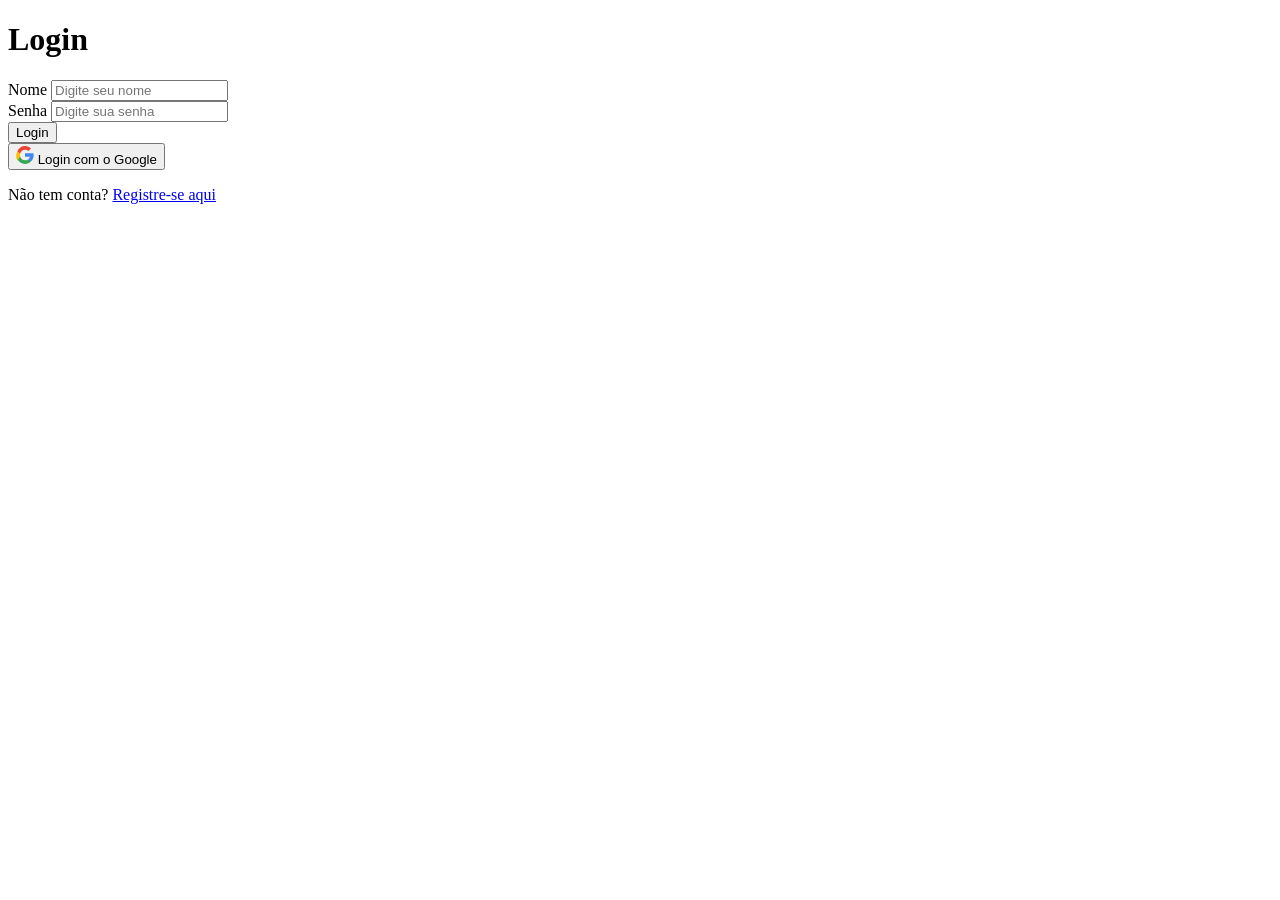
==== dashboard.html @ 54047925 "APP Insert" ====
<!DOCTYPE html>
<html lang="pt-BR">

<head>
  <meta charset="UTF-8">
  <meta name="viewport" content="width=device-width, initial-scale=1.0">
  <link rel="stylesheet" href="style.css">
  <title>Dashboard - Aplicativo Isabele Mariana</title>
</head>

<body>
  <div class="container">
    <div class="dashboard-header">
      <div class="logo-section">
        <img src="assets/image 1.png" alt="IM Isabele Mariana Nails Design" class="logo-image">
      </div>
      
      <button class="btn-logout" onclick="handleLogout()">Sair</button>
    </div>

    <div class="dashboard-content">
      <h1 id="user-greeting">Bem-vindo!</h1>
      
      <div class="dashboard-info">
        <div class="user-info">
          <h2>Informações da Conta</h2>
          <p><strong>Nome:</strong> <span id="user-name">-</span></p>
          <p><strong>Email:</strong> <span id="user-email">-</span></p>
          <p><strong>Foto:</strong></p>
          <img id="user-picture" src="" alt="Foto de perfil" class="user-picture">
        </div>

        <div class="booking-section">
          <h2>Agendar Serviço</h2>
          <p>Funcionalidade de agendamento virá em breve!</p>
          <button class="btn btn-login" disabled>Agendar Agora</button>
        </div>
      </div>
    </div>
  </div>

  <script src="https://accounts.google.com/gsi/client" async defer></script>
  <script src="auth.js"></script>
  <script>
    // Carregar dados do usuário
    document.addEventListener('DOMContentLoaded', function() {
      const userData = checkAuth();
      
      if (!userData) {
        // Redirecionar para login se não autenticado
        window.location.href = 'Login.html';
        return;
      }
      
      // Preencher informações do usuário
      document.getElementById('user-greeting').textContent = `Bem-vindo, ${userData.given_name}!`;
      document.getElementById('user-name').textContent = userData.name;
      document.getElementById('user-email').textContent = userData.email;
      
      if (userData.picture) {
        document.getElementById('user-picture').src = userData.picture;
      }
    });
  </script>
</body>

</html>
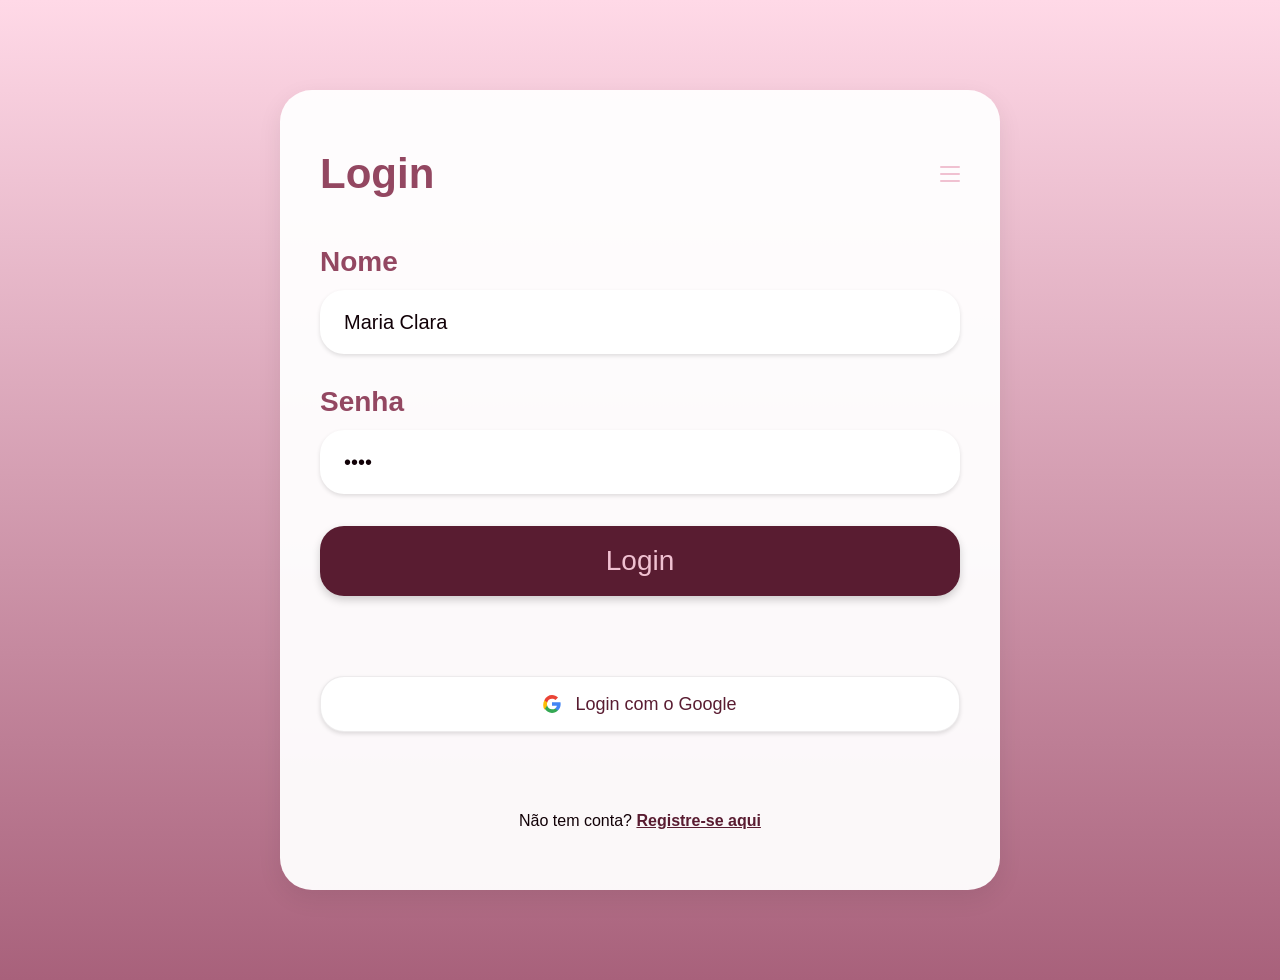
==== commit 2ea52d32: "Upload App Isa" ====
--- a/dashboard.html
+++ b/dashboard.html
@@ -32,8 +32,8 @@
 
         <div class="booking-section">
           <h2>Agendar Serviço</h2>
-          <p>Funcionalidade de agendamento virá em breve!</p>
-          <button class="btn btn-login" disabled>Agendar Agora</button>
+          <p>Use o botão abaixo para seguir ao agendamento.</p>
+          <button class="btn btn-login" onclick="window.location.href='principal.html'">Agendar Serviço</button>
         </div>
       </div>
     </div>
--- a/style.css
+++ b/style.css
@@ -0,0 +1,922 @@
+* {
+  margin: 0;
+  padding: 0;
+  box-sizing: border-box;
+}
+
+body {
+  font-family: "Segoe UI", Tahoma, Geneva, Verdana, sans-serif;
+  background: linear-gradient(to bottom, #ffd9e7, #a8617b);
+  min-height: 100vh;
+  display: flex;
+  align-items: center;
+  justify-content: center;
+  padding: 40px 20px;
+}
+
+a {
+  text-decoration: none;
+  color: inherit;
+}
+
+.container {
+  width: 100%;
+  max-width: 720px;
+  display: flex;
+  flex-direction: column;
+  align-items: center;
+  gap: 80px;
+}
+
+.logo-section {
+  display: flex;
+  flex-direction: column;
+  align-items: center;
+  gap: 12px;
+  margin-top: 40px;
+}
+
+.logo-image {
+  width: 340px;
+  max-width: 100%;
+  height: auto;
+  object-fit: contain;
+}
+
+.logo-text {
+  font-size: 26px;
+  font-weight: 600;
+  letter-spacing: 10px;
+  color: #110107;
+  margin-top: 12px;
+}
+
+.logo-subtitle {
+  font-size: 14px;
+  font-weight: 400;
+  letter-spacing: 2px;
+  color: #110107;
+}
+
+.tagline-section {
+  display: flex;
+  justify-content: center;
+  width: 100%;
+}
+
+.tagline {
+  font-size: 34px;
+  font-weight: 600;
+  color: #f2e4ee;
+  text-align: center;
+  line-height: 1.2;
+  max-width: 520px;
+}
+
+.buttons-section {
+  display: flex;
+  flex-direction: column;
+  gap: 24px;
+  width: 100%;
+  max-width: 560px;
+}
+
+.btn {
+  width: 100%;
+  height: 70px;
+  border: none;
+  border-radius: 24px;
+  font-size: 28px;
+  font-weight: 400;
+  font-family: "Segoe UI", Tahoma, Geneva, Verdana, sans-serif;
+  cursor: pointer;
+  box-shadow: 0px 4px 8px rgba(0, 0, 0, 0.18);
+  transition: transform 0.2s ease, opacity 0.2s ease;
+  display: inline-flex;
+  justify-content: center;
+  align-items: center;
+}
+
+.btn-login,
+.btn-register {
+  background-color: #591c31;
+  color: #f0c1d1;
+}
+
+.btn-login:hover,
+.btn-register:hover {
+  opacity: 0.9;
+  transform: translateY(-2px);
+}
+
+.login-page {
+  width: 100%;
+  min-height: 100vh;
+  display: flex;
+  align-items: center;
+  justify-content: center;
+  padding: 40px 20px;
+}
+
+.login-container {
+  width: 100%;
+  max-width: 720px;
+  display: flex;
+  flex-direction: column;
+  gap: 48px;
+  padding: 60px 40px;
+  background: rgba(255, 255, 255, 0.95);
+  border-radius: 32px;
+  box-shadow: 0px 8px 24px rgba(0, 0, 0, 0.08);
+}
+
+.login-header {
+  width: 100%;
+  display: flex;
+  justify-content: space-between;
+  align-items: center;
+}
+
+.login-header h1 {
+  font-size: 42px;
+  font-weight: 600;
+  color: #934761;
+}
+
+.menu-icon {
+  display: flex;
+  flex-direction: column;
+  gap: 5px;
+}
+
+.menu-icon span {
+  width: 20px;
+  height: 2px;
+  background: #f0c1d1;
+  border-radius: 4px;
+}
+
+.login-form {
+  display: flex;
+  flex-direction: column;
+  gap: 32px;
+}
+
+.form-group {
+  display: flex;
+  flex-direction: column;
+  gap: 12px;
+}
+
+.form-group .btn-login,
+.form-group .btn-register {
+  height: 64px;
+  font-size: 24px;
+  margin-top: 8px;
+}
+
+.field-label {
+  font-size: 28px;
+  font-weight: 700;
+  color: #934761;
+}
+
+.input-field {
+  width: 100%;
+  height: 64px;
+  background: #ffffff;
+  border: none;
+  border-radius: 24px;
+  box-shadow: 0px 2px 4px rgba(0, 0, 0, 0.12);
+  padding: 0 24px;
+  font-size: 20px;
+  color: #110107;
+}
+
+.input-field::placeholder {
+  color: rgba(17, 1, 7, 0.4);
+}
+
+.btn-google {
+  width: 100%;
+  height: 56px;
+  display: inline-flex;
+  align-items: center;
+  justify-content: center;
+  gap: 14px;
+  background: #ffffff;
+  color: #591c31;
+  font-size: 18px;
+  font-weight: 500;
+  border: 1px solid rgba(145, 128, 140, 0.16);
+  border-radius: 24px;
+  box-shadow: 0px 2px 4px rgba(0, 0, 0, 0.12);
+  margin-top: 32px;
+  transition: transform 0.2s ease, background 0.2s ease, opacity 0.2s ease;
+  white-space: nowrap;
+}
+
+.btn-google:hover {
+  background: #f6e6ec;
+  transform: translateY(-1px);
+  opacity: 0.95;
+}
+
+.google-icon {
+  display: inline-flex;
+  align-items: center;
+  justify-content: center;
+}
+
+.principal-page {
+  width: 100%;
+  min-height: 100vh;
+  display: flex;
+  align-items: center;
+  justify-content: center;
+  padding: 40px 20px;
+  background: #934761;
+}
+
+.principal-card {
+  width: 100%;
+  max-width: 420px;
+  background: #934761;
+  border-radius: 40px;
+  padding: 24px 20px 18px;
+  box-shadow: 0px 24px 60px rgba(0, 0, 0, 0.18);
+  display: flex;
+  flex-direction: column;
+  gap: 28px;
+}
+
+.hero-row {
+  display: flex;
+  justify-content: space-between;
+  align-items: center;
+  gap: 18px;
+}
+
+.hero-copy {
+  display: flex;
+  flex-direction: column;
+  gap: 10px;
+}
+
+.hero-title {
+  font-size: 30px;
+  font-weight: 600;
+  color: #f0c1d1;
+  margin: 0;
+}
+
+.hero-subtitle {
+  font-size: 20px;
+  font-weight: 300;
+  color: #f2e4ee;
+  margin: 0;
+}
+
+.hero-avatar {
+  width: 100px;
+  height: 100px;
+  border-radius: 999px;
+  overflow: hidden;
+  border: 4px solid rgba(255, 255, 255, 0.24);
+  box-shadow: 0px 10px 30px rgba(0, 0, 0, 0.18);
+}
+
+.hero-avatar img {
+  width: 100%;
+  height: 100%;
+  object-fit: cover;
+}
+
+.search-card {
+  width: 100%;
+}
+
+.search-wrapper {
+  position: relative;
+  width: 100%;
+}
+
+.search-input {
+  width: 100%;
+  height: 59px;
+  border-radius: 20px;
+  border: none;
+  padding: 0 24px;
+  font-size: 19px;
+  color: #934761;
+  background: #f6f6f6;
+  box-shadow: 0px 2px 4px rgba(0, 0, 0, 0.25);
+}
+
+.search-input::placeholder {
+  color: #934761;
+  opacity: 0.8;
+}
+
+.search-icon {
+  position: absolute;
+  right: 18px;
+  top: 50%;
+  transform: translateY(-50%);
+  display: inline-flex;
+  align-items: center;
+  justify-content: center;
+}
+
+.white-panel {
+  width: 100%;
+  background: #f6f6f6;
+  border-radius: 40px 40px 20px 20px;
+  padding: 24px 22px 28px;
+}
+
+.service-list {
+  display: grid;
+  gap: 16px;
+}
+
+.service-item {
+  width: 100%;
+  background: #ffffff;
+  border: none;
+  border-radius: 18px;
+  padding: 16px 18px;
+  display: flex;
+  align-items: center;
+  gap: 18px;
+  cursor: pointer;
+  transition: transform 0.2s ease, background 0.2s ease;
+}
+
+.service-item:hover {
+  background: #f2d9e4;
+}
+
+.service-item.selected {
+  background: #f2d9e4;
+}
+.service-thumb {
+  width: 72px;
+  height: 72px;
+  border-radius: 18px;
+  overflow: hidden;
+  background: #934761;
+}
+
+.service-thumb img {
+  width: 100%;
+  height: 100%;
+  object-fit: cover;
+}
+
+.service-label {
+  font-size: 20px;
+  font-weight: 700;
+  color: #591c31;
+  text-align: left;
+}
+
+.register-page {
+  width: 100%;
+  max-width: 720px;
+  display: flex;
+  justify-content: center;
+  align-items: center;
+}
+
+.page-header {
+  display: flex;
+  justify-content: space-between;
+  gap: 24px;
+  align-items: flex-start;
+  flex-wrap: wrap;
+}
+
+.eyebrow {
+  margin-bottom: 12px;
+  color: #934761;
+  font-size: 16px;
+  font-weight: 700;
+  text-transform: uppercase;
+  letter-spacing: 1.2px;
+}
+
+.page-title {
+  font-size: 44px;
+  font-weight: 700;
+  color: #591c31;
+  line-height: 1.05;
+  max-width: 520px;
+}
+
+.page-subtitle {
+  margin-top: 18px;
+  font-size: 20px;
+  line-height: 1.7;
+  color: #60454f;
+  max-width: 560px;
+}
+
+.status-chip {
+  align-self: flex-start;
+  background: rgba(89, 28, 49, 0.08);
+  color: #591c31;
+  border: 1px solid rgba(89, 28, 49, 0.12);
+  border-radius: 999px;
+  padding: 14px 18px;
+  font-size: 14px;
+  font-weight: 700;
+  white-space: nowrap;
+}
+
+.selection-grid {
+  display: grid;
+  grid-template-columns: repeat(3, minmax(0, 1fr));
+  gap: 18px;
+}
+
+.selection-card {
+  background: #ffffff;
+  border: 1px solid rgba(147, 71, 97, 0.12);
+  border-radius: 28px;
+  padding: 28px;
+  min-height: 220px;
+  display: flex;
+  flex-direction: column;
+  justify-content: space-between;
+  transition: transform 0.2s ease, border-color 0.2s ease, box-shadow 0.2s ease;
+  cursor: pointer;
+}
+
+.selection-card:hover {
+  transform: translateY(-4px);
+  border-color: #934761;
+  box-shadow: 0px 18px 30px rgba(147, 71, 97, 0.12);
+}
+
+.card-badge {
+  display: inline-flex;
+  background: rgba(147, 71, 97, 0.08);
+  color: #934761;
+  border-radius: 999px;
+  padding: 10px 14px;
+  font-size: 13px;
+  font-weight: 700;
+  margin-bottom: 16px;
+}
+
+.card-title {
+  font-size: 24px;
+  font-weight: 700;
+  color: #591c31;
+  margin-bottom: 14px;
+}
+
+.card-desc {
+  font-size: 16px;
+  line-height: 1.75;
+  color: #68515f;
+  flex: 1;
+}
+
+.card-footer {
+  display: flex;
+  justify-content: space-between;
+  align-items: center;
+  gap: 12px;
+  margin-top: 22px;
+}
+
+.card-pill {
+  background: rgba(89, 28, 49, 0.08);
+  color: #591c31;
+  border-radius: 999px;
+  padding: 10px 14px;
+  font-size: 14px;
+  font-weight: 700;
+}
+
+.card-meta {
+  font-size: 14px;
+  color: #7f5f6f;
+}
+
+.info-panel {
+  background: rgba(255, 227, 236, 0.75);
+  border: 1px solid rgba(147, 71, 97, 0.14);
+  border-radius: 28px;
+  padding: 26px 28px;
+}
+
+.info-panel h2 {
+  font-size: 24px;
+  color: #591c31;
+  margin-bottom: 12px;
+}
+
+.info-panel p {
+  font-size: 17px;
+  line-height: 1.75;
+  color: #664f59;
+}
+
+.actions-row {
+  display: flex;
+  gap: 18px;
+  justify-content: flex-end;
+  flex-wrap: wrap;
+}
+
+.btn-secondary {
+  width: auto;
+  min-width: 170px;
+  background: #f6e6ec;
+  color: #591c31;
+  border: 1px solid rgba(147, 71, 97, 0.16);
+}
+
+.btn-primary {
+  width: auto;
+  min-width: 170px;
+  background: #591c31;
+  color: #fbe1eb;
+}
+
+
+.register-page {
+  width: 100%;
+  max-width: 720px;
+  display: flex;
+  justify-content: center;
+  align-items: center;
+}
+
+.register-container {
+  width: 100%;
+  background: rgba(255, 255, 255, 0.95);
+  border-radius: 32px;
+  box-shadow: 0px 8px 24px rgba(0, 0, 0, 0.08);
+  padding: 60px 40px;
+}
+
+.register-header {
+  display: flex;
+  justify-content: space-between;
+  align-items: center;
+  margin-bottom: 24px;
+}
+
+.register-header h1 {
+  font-size: 42px;
+  font-weight: 600;
+  color: #934761;
+}
+
+.register-form {
+  display: flex;
+  flex-direction: column;
+  gap: 32px;
+}
+
+.checkbox-label {
+  display: flex;
+  align-items: center;
+  gap: 14px;
+  color: #000000;
+  font-size: 18px;
+  font-weight: 500;
+  margin: 12px 0;
+}
+
+.checkbox-label input {
+  width: 18px;
+  height: 18px;
+  accent-color: #934761;
+}
+
+@media (max-width: 780px) {
+  body {
+    padding: 30px 18px;
+  }
+
+  .container {
+    gap: 60px;
+  }
+
+  .logo-image {
+    width: 280px;
+  }
+
+  .logo-text {
+    font-size: 24px;
+  }
+
+  .tagline {
+    font-size: 30px;
+  }
+
+  .btn {
+    height: 64px;
+    font-size: 24px;
+  }
+
+  .register-container {
+    padding: 48px 32px 44px;
+  }
+
+  .register-header h1 {
+    font-size: 36px;
+  }
+
+  .login-container {
+    padding: 48px 32px 44px;
+    gap: 40px;
+  }
+
+  .login-header h1 {
+    font-size: 36px;
+  }
+
+  .field-label {
+    font-size: 24px;
+  }
+
+  .input-field {
+    height: 56px;
+    font-size: 18px;
+  }
+
+  .form-group .btn-login,
+  .form-group .btn-register {
+    height: 56px;
+    font-size: 20px;
+  }
+
+  .btn-google {
+    height: 52px;
+    font-size: 16px;
+    margin-top: 28px;
+  }
+}
+
+@media (max-width: 480px) {
+  body {
+    padding: 20px 12px;
+  }
+
+  .container {
+    gap: 40px;
+  }
+
+  .logo-image {
+    width: 240px;
+  }
+
+  .logo-text {
+    font-size: 22px;
+  }
+
+  .tagline {
+    font-size: 24px;
+    max-width: 100%;
+  }
+
+  .btn {
+    height: 56px;
+    font-size: 20px;
+  }
+
+  .register-container {
+    padding: 32px 24px 28px;
+  }
+
+  .register-header h1 {
+    font-size: 28px;
+  }
+
+  .login-container {
+    padding: 32px 24px 28px;
+    gap: 32px;
+  }
+
+  .login-header h1 {
+    font-size: 28px;
+  }
+
+  .field-label {
+    font-size: 20px;
+  }
+
+  .input-field {
+    height: 48px;
+    font-size: 16px;
+    padding: 0 16px;
+  }
+
+  .form-group .btn-login,
+  .form-group .btn-register {
+    height: 52px;
+    font-size: 18px;
+  }
+
+  .btn-google {
+    height: 48px;
+    font-size: 14px;
+    margin-top: 24px;
+  }
+}
+
+/* Dashboard Styles */
+.dashboard-header {
+  width: 100%;
+  display: flex;
+  justify-content: space-between;
+  align-items: center;
+  margin-bottom: 40px;
+  padding: 20px;
+  background: rgba(255, 255, 255, 0.1);
+  border-radius: 20px;
+}
+
+.dashboard-header .logo-section {
+  margin: 0;
+  flex: 1;
+}
+
+.dashboard-header .logo-image {
+  width: 120px;
+}
+
+.btn-logout {
+  padding: 12px 32px;
+  background: #591c31;
+  color: #f0c1d1;
+  border: none;
+  border-radius: 20px;
+  font-size: 16px;
+  font-weight: 600;
+  cursor: pointer;
+  transition: opacity 0.2s ease, transform 0.2s ease;
+}
+
+.btn-logout:hover {
+  opacity: 0.9;
+  transform: translateY(-2px);
+}
+
+.dashboard-content {
+  width: 100%;
+  background: rgba(255, 255, 255, 0.95);
+  border-radius: 32px;
+  padding: 40px;
+  box-shadow: 0px 8px 24px rgba(0, 0, 0, 0.08);
+}
+
+.dashboard-content h1 {
+  font-size: 40px;
+  font-weight: 600;
+  color: #591c31;
+  margin-bottom: 32px;
+}
+
+.dashboard-content h2 {
+  font-size: 28px;
+  font-weight: 600;
+  color: #934761;
+  margin-bottom: 20px;
+}
+
+.dashboard-info {
+  display: grid;
+  grid-template-columns: 1fr 1fr;
+  gap: 32px;
+}
+
+.user-info,
+.booking-section {
+  padding: 24px;
+  background: #f9f5f7;
+  border-radius: 16px;
+}
+
+.user-info p,
+.booking-section p {
+  font-size: 16px;
+  color: #110107;
+  margin-bottom: 12px;
+}
+
+.user-picture {
+  width: 120px;
+  height: 120px;
+  border-radius: 50%;
+  object-fit: cover;
+  margin-top: 12px;
+  border: 3px solid #591c31;
+}
+
+.login-footer {
+  margin-top: 32px;
+  text-align: center;
+  font-size: 16px;
+  color: #110107;
+}
+
+.login-link {
+  color: #591c31;
+  font-weight: 600;
+  text-decoration: underline;
+  cursor: pointer;
+  transition: opacity 0.2s ease;
+}
+
+.login-link:hover {
+  opacity: 0.8;
+}
+
+/* Google Sign-In Button Customization */
+#google-signin-button {
+  display: flex;
+  justify-content: center;
+  margin-top: 32px;
+}
+
+/* Responsive Dashboard */
+@media (max-width: 780px) {
+  .dashboard-header {
+    flex-direction: column;
+    gap: 20px;
+    text-align: center;
+  }
+
+  .dashboard-header .logo-image {
+    width: 100px;
+  }
+
+  .dashboard-content {
+    padding: 32px 24px;
+  }
+
+  .dashboard-info {
+    grid-template-columns: 1fr;
+    gap: 24px;
+  }
+
+  .login-footer {
+    margin-top: 24px;
+    font-size: 14px;
+  }
+}
+
+@media (max-width: 480px) {
+  .dashboard-header {
+    padding: 16px;
+  }
+
+  .dashboard-header .logo-image {
+    width: 80px;
+  }
+
+  .btn-logout {
+    padding: 10px 24px;
+    font-size: 14px;
+  }
+
+  .dashboard-content {
+    padding: 24px 16px;
+  }
+
+  .dashboard-content h1 {
+    font-size: 28px;
+    margin-bottom: 24px;
+  }
+
+  .dashboard-content h2 {
+    font-size: 20px;
+  }
+
+  .dashboard-info {
+    gap: 16px;
+  }
+
+  .user-info,
+  .booking-section {
+    padding: 16px;
+  }
+
+  .user-picture {
+    width: 80px;
+    height: 80px;
+  }
+
+  .login-footer {
+    margin-top: 20px;
+    font-size: 12px;
+  }
+}
+
